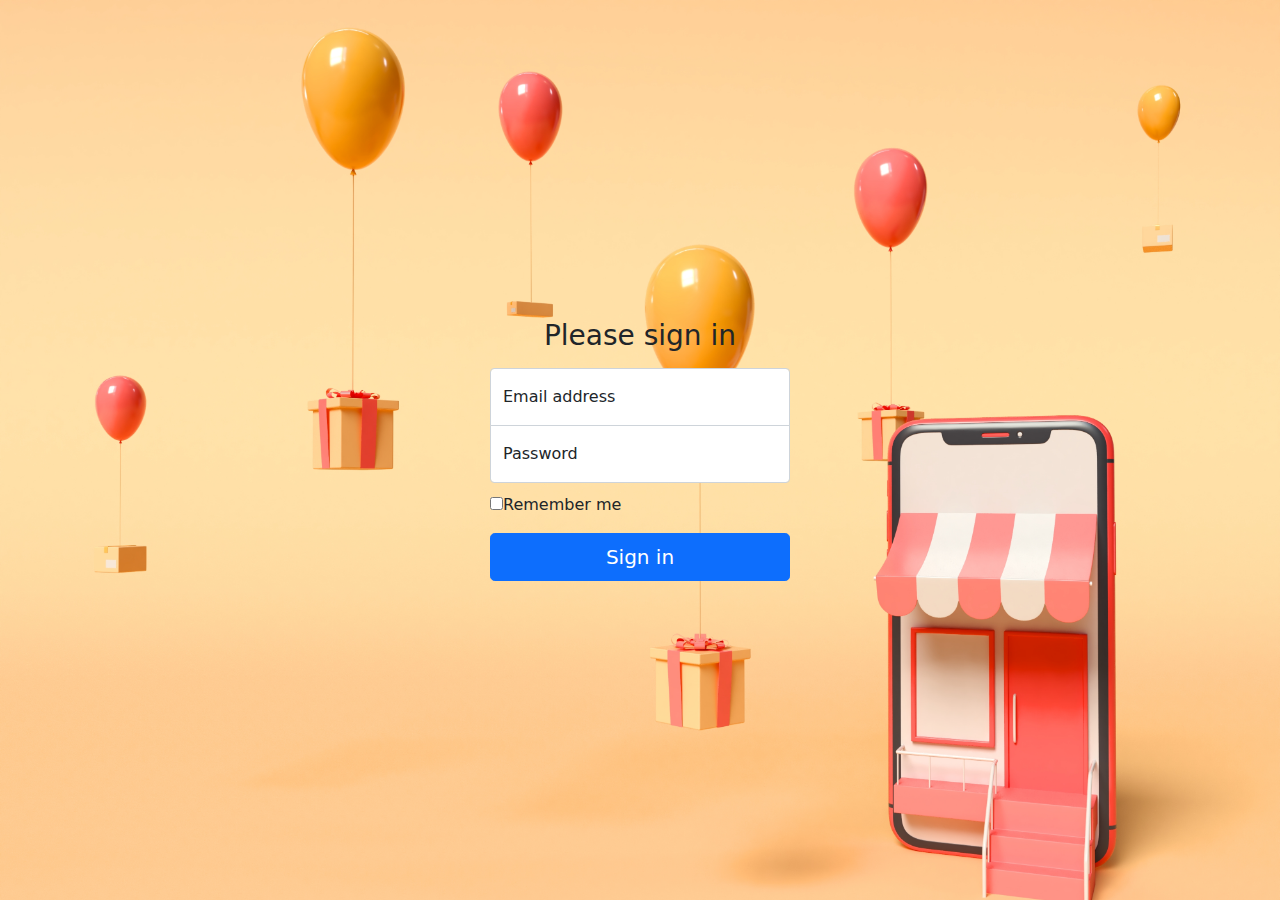
==== index.html @ 4af2d400 "Login changes" ====
<!DOCTYPE html>
<html lang="es">

<head>
  <meta http-equiv="Content-Type" content="text/html; charset=UTF-8">
  <meta name="viewport" content="width=device-width, initial-scale=1, shrink-to-fit=no">
  <title>eMercado - Todo lo que busques está aquí</title>

  <link href="https://fonts.googleapis.com/css?family=Raleway:300,300i,400,400i,700,700i,900,900i" rel="stylesheet">
  <link href="css/bootstrap.min.css" rel="stylesheet">
  <link href="css/stylesLogin.css" rel="stylesheet">

</head>

<body>
  <form class="form-signin">
    <h1 class="h3 mb-3 fw-normal">Please sign in</h1>

    <div class="form-floating">
      <input type="email" class="form-control" id="floatingInput" placeholder="name@example.com">
      <label for="floatingInput">Email address</label>
    </div>
    <div class="form-floating">
      <input type="password" class="form-control" id="floatingPassword" placeholder="Password">
      <label for="floatingPassword">Password</label>
    </div>

    <div class="checkbox mb-3">
      <label>
        <input type="checkbox" value="remember-me"><span>Remember me</span>
      </label>
    </div>
    <button class="w-100 btn btn-lg btn-primary" type="submit">Sign in</button>
  </form>

  <script src="js/login.js"></script>
</body>

</html>
---- css/stylesLogin.css ----
/*############### LOGIN ###################*/

html,
body {
    height: 100%;
}

body {
    display: flex;
    align-items: center;
    padding-top: 40px;
    padding-bottom: 40px;
    background-color: #f5f5f5;
    background-image: url("/img/loginBackground.jpg");
    background-repeat: no-repeat;
    background-size: cover;
}

.form-signin {
    width: 100%;
    max-width: 330px;
    padding: 15px;
    margin: 0 auto;
}

.form-signin h1 {
    text-align: center;
}

.form-signin .checkbox {
    font-weight: 400;
}

.form-signin .form-floating:focus-within {
    z-index: 2;
}

.form-signin input[type="email"] {
    margin-bottom: -1px;
    border-bottom-right-radius: 0;
    border-bottom-left-radius: 0;
}

.form-signin input[type="password"] {
    margin-bottom: 10px;
    border-top-left-radius: 0;
    border-top-right-radius: 0;
}
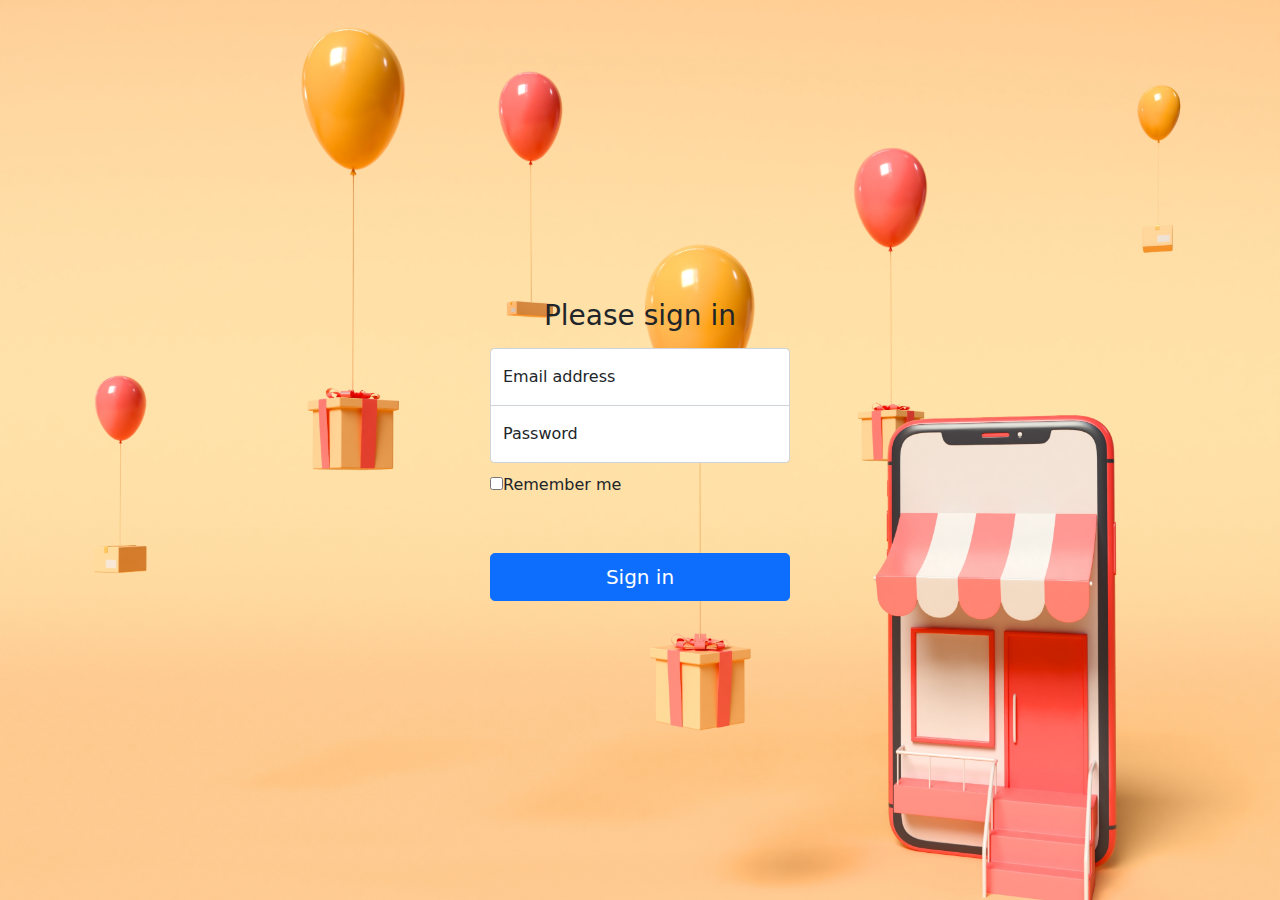
==== commit 924b613d: "login" ====
--- a/index.html
+++ b/index.html
@@ -13,15 +13,15 @@
 </head>
 
 <body>
-  <form class="form-signin">
+  <div class="form-signin">
     <h1 class="h3 mb-3 fw-normal">Please sign in</h1>
 
     <div class="form-floating">
-      <input type="email" class="form-control" id="floatingInput" placeholder="name@example.com">
+      <input type="email" class="form-control" id="email" placeholder="name@example.com">
       <label for="floatingInput">Email address</label>
     </div>
     <div class="form-floating">
-      <input type="password" class="form-control" id="floatingPassword" placeholder="Password">
+      <input type="password" class="form-control" id="password" placeholder="Password">
       <label for="floatingPassword">Password</label>
     </div>
 
@@ -30,8 +30,10 @@
         <input type="checkbox" value="remember-me"><span>Remember me</span>
       </label>
     </div>
-    <button class="w-100 btn btn-lg btn-primary" type="submit">Sign in</button>
-  </form>
+    <p id="warning">&nbsp</p>
+    <button class="w-100 btn btn-lg btn-primary" id="btn_singin" type="submit" onclick="singIn()">Sign in</button>  
+  </div>
+
 
   <script src="js/login.js"></script>
 </body>
--- a/css/stylesLogin.css
+++ b/css/stylesLogin.css
@@ -11,7 +11,7 @@
     padding-top: 40px;
     padding-bottom: 40px;
     background-color: #f5f5f5;
-    background-image: url("/img/loginBackground.jpg");
+    background-image: url("../img/loginBackground.jpg");
     background-repeat: no-repeat;
     background-size: cover;
 }
@@ -47,3 +47,6 @@
     border-top-right-radius: 0;
 }
 
+#warning{
+    text-align: center;
+}
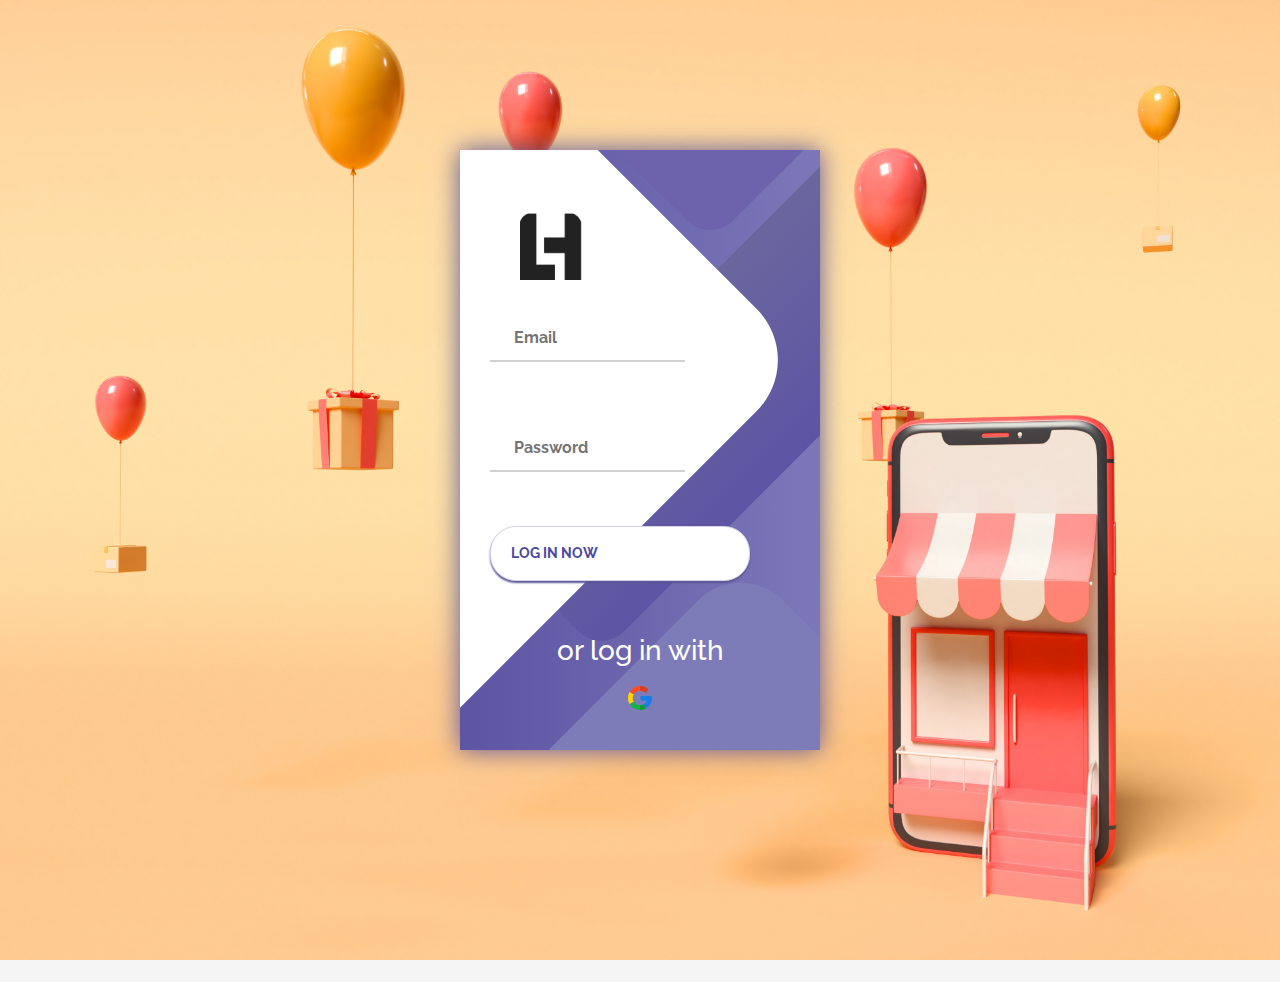
==== commit 5a800d04: "." ====
--- a/index.html
+++ b/index.html
@@ -13,29 +13,44 @@
 </head>
 
 <body>
-  <div class="form-signin">
-    <h1 class="h3 mb-3 fw-normal">Please sign in</h1>
+  <div class="container">
+    <div class="screen">
+      <div class="screen__content">
+        <img src="img/vectorstock_25593613.png" id="vector" alt="">
+        <form class="login" id="form">
+          <div class="login__field">
+            <i class="login__icon fas fa-user"></i>
+            <input type="email" class="login__input" id="email" placeholder="Email">
+          </div>
+          <span id="warningEmail">&nbsp</span>
+          <div class="login__field">
+            <i class="login__icon fas fa-lock"></i>
+            <input type="password" class="login__input" id="password" placeholder="Password">
+          </div>
+          <span id="warningPass">&nbsp</span>
 
-    <div class="form-floating">
-      <input type="email" class="form-control" id="email" placeholder="name@example.com">
-      <label for="floatingInput">Email address</label>
+          <button class="button login__submit">
+            <span class="button__text">Log In Now</span>
+            <i class="button__icon fas fa-chevron-right"></i>
+          </button>				
+        </form>
+        <div class="social-login">
+          <h3 class="mt-4">or log in with</h3>
+          <div class="social-icons">
+            <a href="#" class="social-login__icon fab fa-facebook"><img src="img/google.png" alt=""></a>
+          </div>
+        </div>
+      </div>
+      <div class="screen__background">
+        <span class="screen__background__shape screen__background__shape4"></span>
+        <span class="screen__background__shape screen__background__shape3"></span>		
+        <span class="screen__background__shape screen__background__shape2"></span>
+        <span class="screen__background__shape screen__background__shape1"></span>
+      </div>		
     </div>
-    <div class="form-floating">
-      <input type="password" class="form-control" id="password" placeholder="Password">
-      <label for="floatingPassword">Password</label>
-    </div>
-
-    <div class="checkbox mb-3">
-      <label>
-        <input type="checkbox" value="remember-me"><span>Remember me</span>
-      </label>
-    </div>
-    <p id="warning">&nbsp</p>
-    <button class="w-100 btn btn-lg btn-primary" id="btn_singin" type="submit" onclick="singIn()">Sign in</button>  
   </div>
-
 
   <script src="js/login.js"></script>
 </body>
 
-</html>+</html>
--- a/css/stylesLogin.css
+++ b/css/stylesLogin.css
@@ -1,52 +1,179 @@
-/*############### LOGIN ###################*/
-
-html,
-body {
-    height: 100%;
-}
-
 body {
     display: flex;
     align-items: center;
-    padding-top: 40px;
-    padding-bottom: 40px;
     background-color: #f5f5f5;
     background-image: url("../img/loginBackground.jpg");
     background-repeat: no-repeat;
     background-size: cover;
 }
 
-.form-signin {
-    width: 100%;
-    max-width: 330px;
-    padding: 15px;
-    margin: 0 auto;
+
+* {
+	box-sizing: border-box;
+	margin: 0;
+	padding: 0;	
+	font-family: Raleway, sans-serif;
 }
 
-.form-signin h1 {
-    text-align: center;
+.container {
+	display: flex;
+	align-items: center;
+	justify-content: center;
+	min-height: 100vh;
 }
 
-.form-signin .checkbox {
-    font-weight: 400;
+.screen {		
+	background: linear-gradient(90deg, #5D54A4, #7C78B8);		
+	position: relative;	
+	height: 600px;
+	width: 360px;	
+	box-shadow: 0px 0px 24px #5C5696;
 }
 
-.form-signin .form-floating:focus-within {
-    z-index: 2;
+.screen__content {
+	z-index: 1;
+	position: relative;	
+	height: 100%;
 }
 
-.form-signin input[type="email"] {
-    margin-bottom: -1px;
-    border-bottom-right-radius: 0;
-    border-bottom-left-radius: 0;
+.screen__background {		
+	position: absolute;
+	top: 0;
+	left: 0;
+	right: 0;
+	bottom: 0;
+	z-index: 0;
+	-webkit-clip-path: inset(0 0 0 0);
+	clip-path: inset(0 0 0 0);	
 }
 
-.form-signin input[type="password"] {
-    margin-bottom: 10px;
-    border-top-left-radius: 0;
-    border-top-right-radius: 0;
+.screen__background__shape {
+	transform: rotate(45deg);
+	position: absolute;
 }
 
-#warning{
-    text-align: center;
+.screen__background__shape1 {
+	height: 520px;
+	width: 520px;
+	background: #FFF;	
+	top: -50px;
+	right: 120px;	
+	border-radius: 0 72px 0 0;
 }
+
+.screen__background__shape2 {
+	height: 220px;
+	width: 220px;
+	background: #6C63AC;	
+	top: -172px;
+	right: 0;	
+	border-radius: 32px;
+}
+
+.screen__background__shape3 {
+	height: 540px;
+	width: 190px;
+	background: linear-gradient(270deg, #5D54A4, #6A679E);
+	top: -24px;
+	right: 0;	
+	border-radius: 32px;
+}
+
+.screen__background__shape4 {
+	height: 400px;
+	width: 200px;
+	background: #7E7BB9;	
+	top: 420px;
+	right: 50px;	
+	border-radius: 60px;
+}
+
+.login {
+	width: 320px;
+	padding: 30px;
+	padding-top: 16px;
+}
+
+.login__field {
+	padding: 20px 0px;	
+	position: relative;	
+}
+
+.login__icon {
+	position: absolute;
+	top: 30px;
+	color: #7875B5;
+}
+
+.login__input {
+	border: none;
+	border-bottom: 2px solid #D1D1D4;
+	background: none;
+	padding: 10px;
+	padding-left: 24px;
+	font-weight: 700;
+	width: 75%;
+	transition: .2s;
+}
+
+.login__input:active,
+.login__input:focus,
+.login__input:hover {
+	outline: none;
+	border-bottom-color: #6A679E;
+}
+
+.login__submit {
+	background: #fff;
+	font-size: 14px;
+	margin-top: 10px;
+	padding: 16px 20px;
+	border-radius: 26px;
+	border: 1px solid #D4D3E8;
+	text-transform: uppercase;
+	font-weight: 700;
+	display: flex;
+	align-items: center;
+	width: 100%;
+	color: #4C489D;
+	box-shadow: 0px 2px 2px #5C5696;
+	cursor: pointer;
+	transition: .2s;
+}
+
+.login__submit:active,
+.login__submit:focus,
+.login__submit:hover {
+	border-color: #6A679E;
+	outline: none;
+}
+
+.social-login {	
+	position: absolute;
+	height: 140px;
+	width: 360px;
+	text-align: center;
+	bottom: 0px;
+	right: 0px;
+	color: #fff;
+}
+
+#vector{
+	height: 70px;
+	margin: 60px;
+	margin-bottom: 0;
+}
+.social-icons {
+	display: flex;
+	align-items: center;
+	justify-content: center;
+	
+}
+
+.social-login__icon {
+	padding: 10px 10px;
+}
+
+.social-login__icon:hover {
+	transform: scale(1.3);	
+}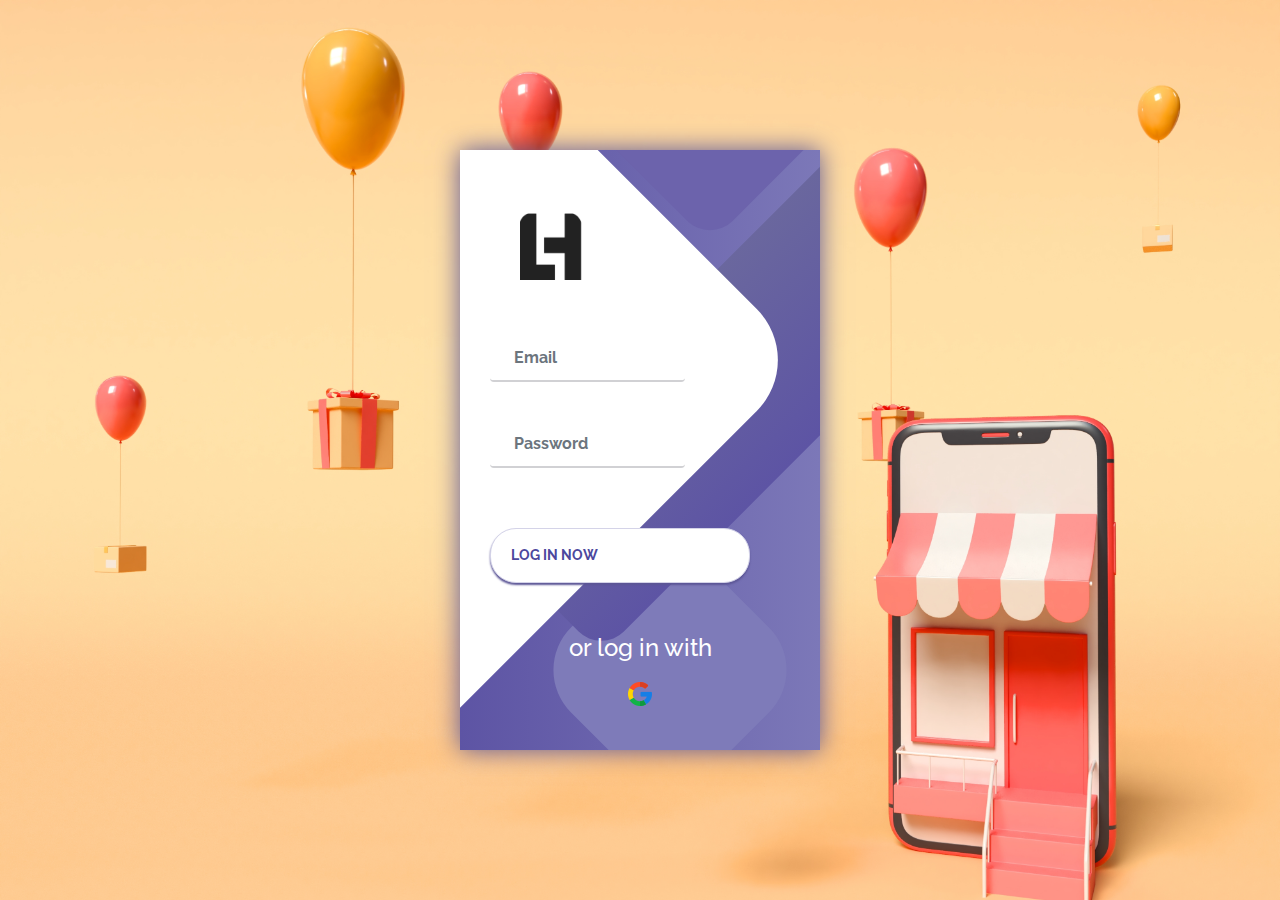
==== commit 1d3581e7: "Lenguague" ====
--- a/index.html
+++ b/index.html
@@ -17,17 +17,17 @@
     <div class="screen">
       <div class="screen__content">
         <img src="img/vectorstock_25593613.png" id="vector" alt="">
-        <form class="login" id="form">
+        <form class="login needs-validation" id="form"  novalidate>
           <div class="login__field">
             <i class="login__icon fas fa-user"></i>
-            <input type="email" class="login__input" id="email" placeholder="Email">
+            <input type="email" class="login__input form-control" id="email" placeholder="Email" required>
+            <div class="invalid-tooltip">Please provide an email address.</div>
           </div>
-          <span id="warningEmail">&nbsp</span>
           <div class="login__field">
             <i class="login__icon fas fa-lock"></i>
-            <input type="password" class="login__input" id="password" placeholder="Password">
+            <input type="password" class="login__input form-control" id="password" placeholder="Password" required>
+            <div class="invalid-tooltip">Please provide a valid password.</div>
           </div>
-          <span id="warningPass">&nbsp</span>
 
           <button class="button login__submit">
             <span class="button__text">Log In Now</span>
@@ -35,7 +35,7 @@
           </button>				
         </form>
         <div class="social-login">
-          <h3 class="mt-4">or log in with</h3>
+          <h4 class="mt-4">or log in with</h4>
           <div class="social-icons">
             <a href="#" class="social-login__icon fab fa-facebook"><img src="img/google.png" alt=""></a>
           </div>
--- a/css/stylesLogin.css
+++ b/css/stylesLogin.css
@@ -80,7 +80,7 @@
 }
 
 .screen__background__shape4 {
-	height: 400px;
+	height: 200px;
 	width: 200px;
 	background: #7E7BB9;	
 	top: 420px;
@@ -95,7 +95,7 @@
 }
 
 .login__field {
-	padding: 20px 0px;	
+	padding: 40px 0px 0px 0px;	
 	position: relative;	
 }
 
@@ -126,7 +126,7 @@
 .login__submit {
 	background: #fff;
 	font-size: 14px;
-	margin-top: 10px;
+	margin-top: 60px;
 	padding: 16px 20px;
 	border-radius: 26px;
 	border: 1px solid #D4D3E8;
@@ -176,4 +176,5 @@
 
 .social-login__icon:hover {
 	transform: scale(1.3);	
-}+}
+
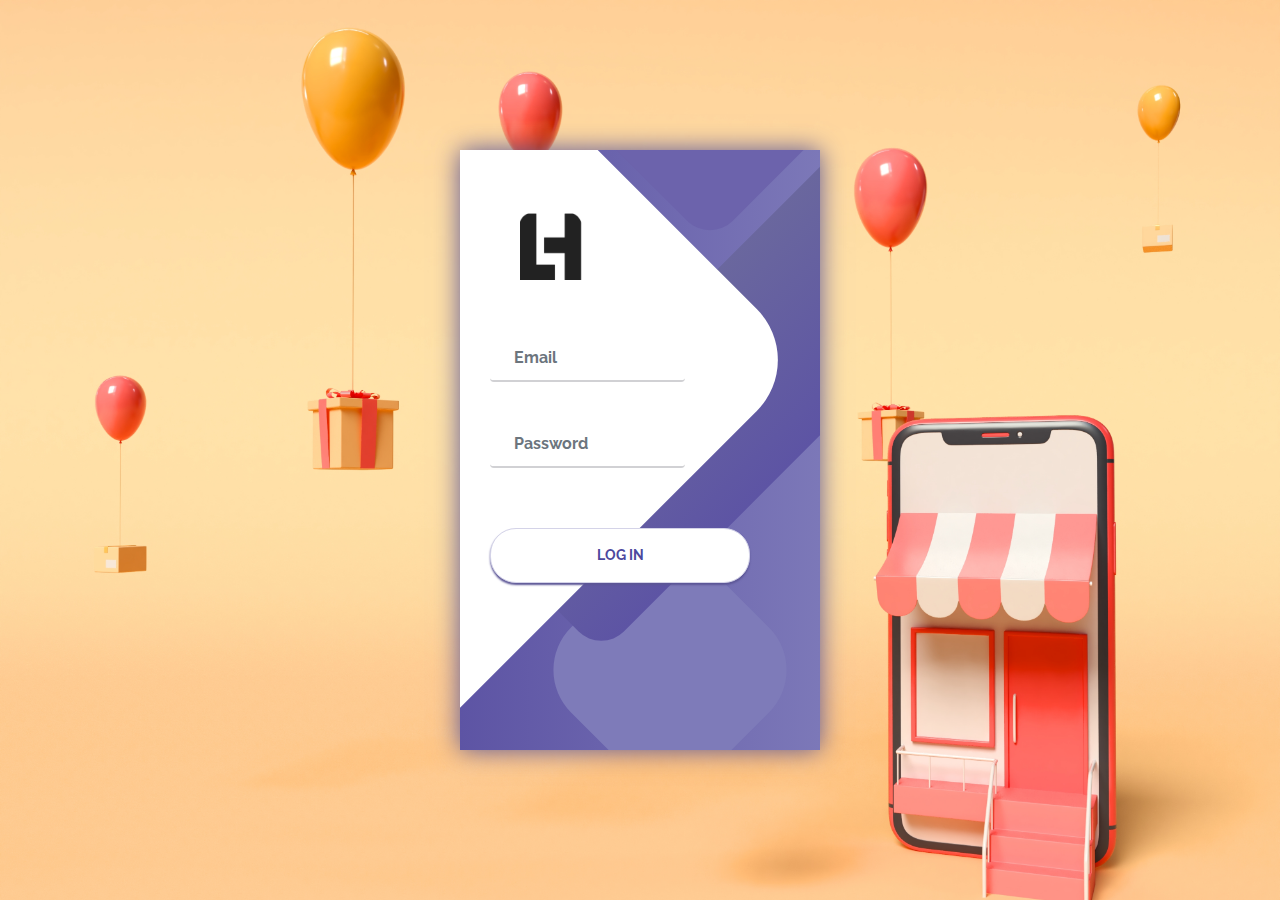
==== commit e42beca0: "ENG/ESP" ====
--- a/index.html
+++ b/index.html
@@ -21,25 +21,19 @@
           <div class="login__field">
             <i class="login__icon fas fa-user"></i>
             <input type="email" class="login__input form-control" id="email" placeholder="Email" required>
-            <div class="invalid-tooltip">Please provide an email address.</div>
+            <small id="warningEmail" class="text-danger"></small>
           </div>
           <div class="login__field">
             <i class="login__icon fas fa-lock"></i>
             <input type="password" class="login__input form-control" id="password" placeholder="Password" required>
-            <div class="invalid-tooltip">Please provide a valid password.</div>
+            <small id="warningPass" class="text-danger"></small>
           </div>
 
-          <button class="button login__submit">
-            <span class="button__text">Log In Now</span>
+          <button class="button login__submit justify-content-center">
+            <span class="button__text">Log In</span>
             <i class="button__icon fas fa-chevron-right"></i>
           </button>				
         </form>
-        <div class="social-login">
-          <h4 class="mt-4">or log in with</h4>
-          <div class="social-icons">
-            <a href="#" class="social-login__icon fab fa-facebook"><img src="img/google.png" alt=""></a>
-          </div>
-        </div>
       </div>
       <div class="screen__background">
         <span class="screen__background__shape screen__background__shape4"></span>
